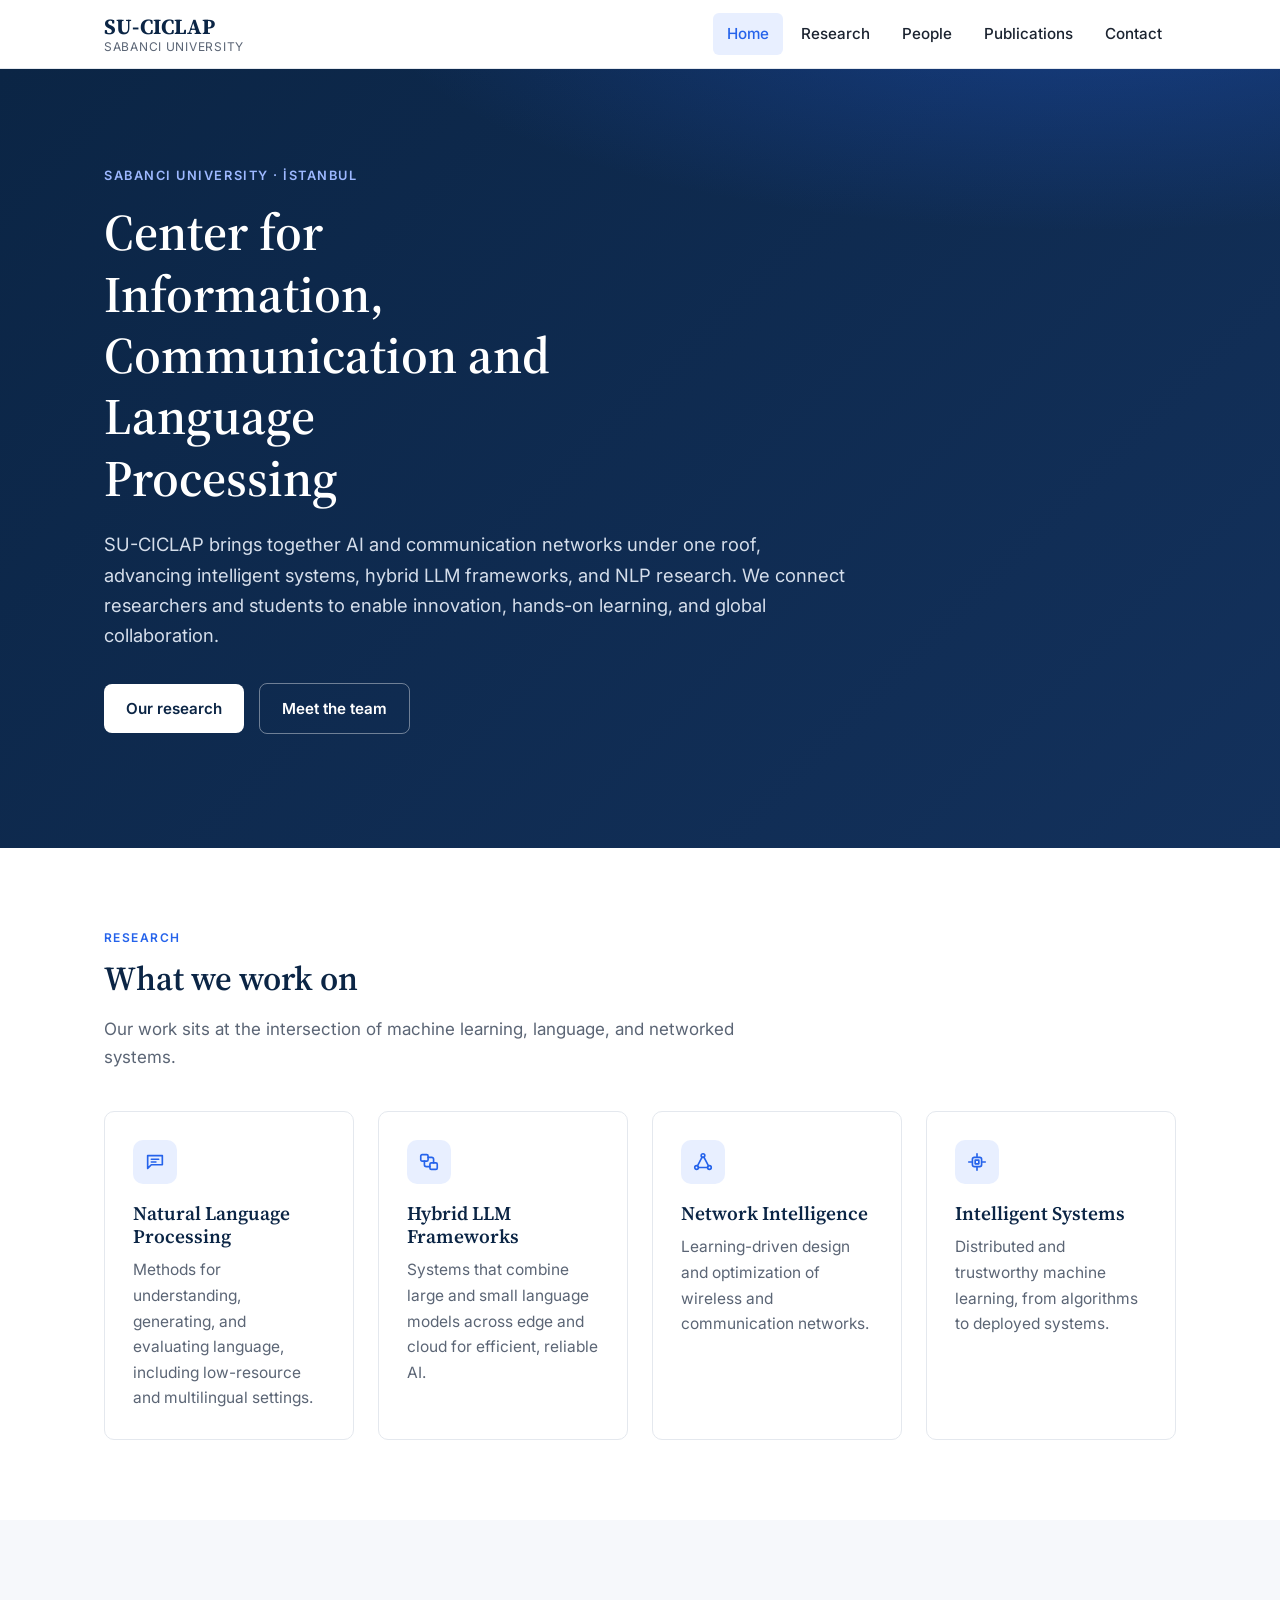
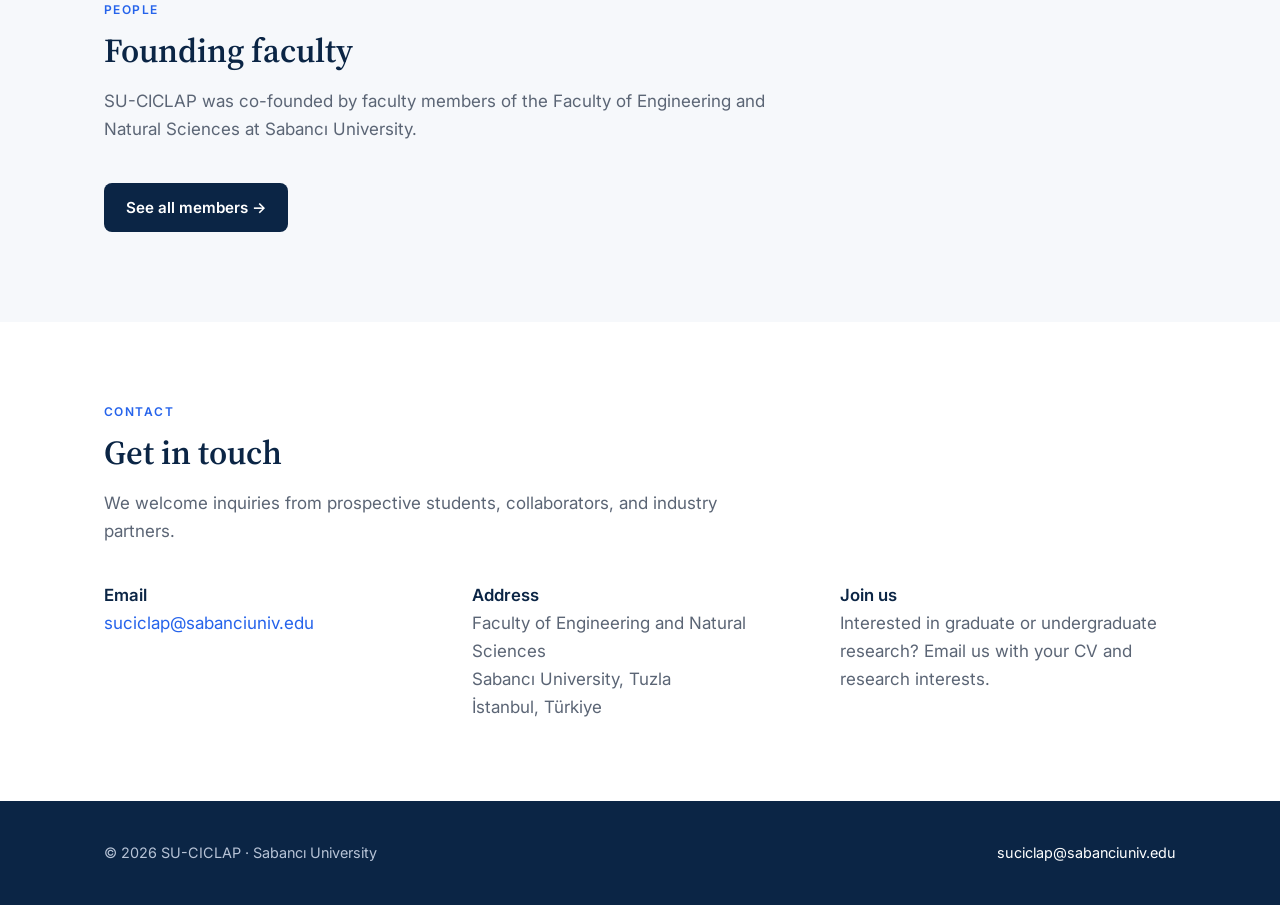
==== index.html @ a66b681a "Replace AcademicPages template with plain HTML/CSS lab site Co-Authored-By: Claude Opus 5.5 <noreply" ====
<!DOCTYPE html>
<html lang="en">
<head>
  <meta charset="utf-8">
  <meta name="viewport" content="width=device-width, initial-scale=1">
  <title>SU-CICLAP · Sabancı University</title>
  <meta name="description" content="SU-CICLAP, the Center for Information, Communication and Language Processing at Sabancı University, brings together AI and communication networks research.">
  <link rel="icon" href="assets/img/favicon.svg" type="image/svg+xml">
  <link rel="preconnect" href="https://fonts.googleapis.com">
  <link rel="preconnect" href="https://fonts.gstatic.com" crossorigin>
  <link href="https://fonts.googleapis.com/css2?family=Inter:wght@400;500;600&family=Source+Serif+4:opsz,wght@8..60,600;8..60,700&display=swap" rel="stylesheet">
  <link rel="stylesheet" href="assets/css/style.css">
</head>
<body>

  <header class="site-header">
    <div class="container">
      <a class="brand" href="index.html">
        <span class="brand-name">SU-CICLAP</span>
        <span class="brand-sub">Sabancı University</span>
      </a>
      <nav class="site-nav">
        <a href="index.html" aria-current="page">Home</a>
        <a href="index.html#research">Research</a>
        <a href="people.html">People</a>
        <a href="publications.html">Publications</a>
        <a href="index.html#contact">Contact</a>
      </nav>
    </div>
  </header>

  <main>

    <section class="hero">
      <div class="container">
        <p class="eyebrow">Sabancı University · İstanbul</p>
        <h1>Center for Information, Communication and Language Processing</h1>
        <p class="lead">
          SU-CICLAP brings together AI and communication networks under one roof, advancing
          intelligent systems, hybrid LLM frameworks, and NLP research. We connect researchers
          and students to enable innovation, hands-on learning, and global collaboration.
        </p>
        <a class="btn btn-primary" href="#research">Our research</a>
        <a class="btn btn-ghost" href="people.html">Meet the team</a>
      </div>
    </section>

    <section class="section" id="research">
      <div class="container">
        <div class="section-head">
          <span class="kicker">Research</span>
          <h2>What we work on</h2>
          <p>Our work sits at the intersection of machine learning, language, and networked systems.</p>
        </div>

        <div class="grid">
          <article class="card">
            <div class="card-icon">
              <svg viewBox="0 0 24 24" fill="none" stroke="currentColor" stroke-width="1.8" stroke-linecap="round" stroke-linejoin="round"><path d="M4 5h16v10H8l-4 4z"/><path d="M8 9h8M8 12h5"/></svg>
            </div>
            <h3>Natural Language Processing</h3>
            <p>Methods for understanding, generating, and evaluating language, including low-resource and multilingual settings.</p>
          </article>

          <article class="card">
            <div class="card-icon">
              <svg viewBox="0 0 24 24" fill="none" stroke="currentColor" stroke-width="1.8" stroke-linecap="round" stroke-linejoin="round"><rect x="3" y="4" width="8" height="7" rx="1.5"/><rect x="13" y="13" width="8" height="7" rx="1.5"/><path d="M7 11v4a2 2 0 0 0 2 2h4M17 13V9a2 2 0 0 0-2-2h-4"/></svg>
            </div>
            <h3>Hybrid LLM Frameworks</h3>
            <p>Systems that combine large and small language models across edge and cloud for efficient, reliable AI.</p>
          </article>

          <article class="card">
            <div class="card-icon">
              <svg viewBox="0 0 24 24" fill="none" stroke="currentColor" stroke-width="1.8" stroke-linecap="round" stroke-linejoin="round"><circle cx="12" cy="5" r="2"/><circle cx="5" cy="18" r="2"/><circle cx="19" cy="18" r="2"/><path d="M11 6.8 6 16.2M13 6.8l5 9.4M7 18h10"/></svg>
            </div>
            <h3>Network Intelligence</h3>
            <p>Learning-driven design and optimization of wireless and communication networks.</p>
          </article>

          <article class="card">
            <div class="card-icon">
              <svg viewBox="0 0 24 24" fill="none" stroke="currentColor" stroke-width="1.8" stroke-linecap="round" stroke-linejoin="round"><path d="M12 3v3M12 18v3M3 12h3M18 12h3"/><rect x="7" y="7" width="10" height="10" rx="2"/><path d="M10 10h4v4h-4z"/></svg>
            </div>
            <h3>Intelligent Systems</h3>
            <p>Distributed and trustworthy machine learning, from algorithms to deployed systems.</p>
          </article>
        </div>
      </div>
    </section>

    <section class="section section-alt">
      <div class="container">
        <div class="section-head">
          <span class="kicker">People</span>
          <h2>Founding faculty</h2>
          <p>SU-CICLAP was co-founded by faculty members of the Faculty of Engineering and Natural Sciences at Sabancı University.</p>
        </div>
        <a class="btn btn-primary" style="background: var(--navy); color: #fff;" href="people.html">See all members →</a>
      </div>
    </section>

    <section class="section" id="contact">
      <div class="container">
        <div class="section-head">
          <span class="kicker">Contact</span>
          <h2>Get in touch</h2>
          <p>We welcome inquiries from prospective students, collaborators, and industry partners.</p>
        </div>
        <div class="contact">
          <div>
            <h3>Email</h3>
            <p><a href="mailto:suciclap@sabanciuniv.edu">suciclap@sabanciuniv.edu</a></p>
          </div>
          <div>
            <h3>Address</h3>
            <p>Faculty of Engineering and Natural Sciences<br>Sabancı University, Tuzla<br>İstanbul, Türkiye</p>
          </div>
          <div>
            <h3>Join us</h3>
            <p>Interested in graduate or undergraduate research? Email us with your CV and research interests.</p>
          </div>
        </div>
      </div>
    </section>

  </main>

  <footer class="site-footer">
    <div class="container">
      <span>© 2026 SU-CICLAP · Sabancı University</span>
      <a href="mailto:suciclap@sabanciuniv.edu">suciclap@sabanciuniv.edu</a>
    </div>
  </footer>

</body>
</html>
---- assets/css/style.css ----
/* SU-CICLAP — site styles */

:root {
  --navy: #0b2545;
  --navy-2: #13315c;
  --accent: #2563eb;
  --accent-soft: #e8efff;
  --ink: #1b2330;
  --muted: #5b6575;
  --line: #e4e8ee;
  --bg: #ffffff;
  --bg-alt: #f6f8fb;
  --radius: 10px;
  --max: 1120px;
  --serif: "Source Serif 4", Georgia, "Times New Roman", serif;
  --sans: "Inter", -apple-system, BlinkMacSystemFont, "Segoe UI", Roboto, sans-serif;
}

*, *::before, *::after { box-sizing: border-box; }

html { scroll-behavior: smooth; }

body {
  margin: 0;
  font-family: var(--sans);
  font-size: 17px;
  line-height: 1.65;
  color: var(--ink);
  background: var(--bg);
  -webkit-font-smoothing: antialiased;
}

img { max-width: 100%; display: block; }

a { color: var(--accent); text-decoration: none; }
a:hover { text-decoration: underline; }

h1, h2, h3 {
  font-family: var(--serif);
  color: var(--navy);
  line-height: 1.2;
  margin: 0 0 0.5em;
  font-weight: 600;
}

.container {
  max-width: var(--max);
  margin: 0 auto;
  padding: 0 24px;
}

/* ---------- Header ---------- */

.site-header {
  position: sticky;
  top: 0;
  z-index: 10;
  background: rgba(255, 255, 255, 0.92);
  backdrop-filter: saturate(180%) blur(10px);
  border-bottom: 1px solid var(--line);
}

.site-header .container {
  display: flex;
  align-items: center;
  justify-content: space-between;
  gap: 24px;
  min-height: 68px;
  flex-wrap: wrap;
}

.brand {
  display: flex;
  flex-direction: column;
  line-height: 1.15;
  color: var(--navy);
}
.brand:hover { text-decoration: none; }
.brand-name {
  font-family: var(--serif);
  font-size: 1.35rem;
  font-weight: 700;
  letter-spacing: 0.01em;
}
.brand-sub {
  font-size: 0.75rem;
  color: var(--muted);
  letter-spacing: 0.06em;
  text-transform: uppercase;
}

.site-nav {
  display: flex;
  gap: 4px;
  flex-wrap: wrap;
}
.site-nav a {
  color: var(--ink);
  font-size: 0.95rem;
  font-weight: 500;
  padding: 8px 14px;
  border-radius: 6px;
}
.site-nav a:hover { background: var(--bg-alt); text-decoration: none; }
.site-nav a[aria-current="page"] { color: var(--accent); background: var(--accent-soft); }

/* ---------- Hero ---------- */

.hero {
  background:
    radial-gradient(1200px 400px at 85% -10%, rgba(37, 99, 235, 0.35), transparent 60%),
    linear-gradient(135deg, var(--navy) 0%, var(--navy-2) 100%);
  color: #fff;
  padding: 96px 0 104px;
}
.hero .eyebrow {
  text-transform: uppercase;
  letter-spacing: 0.12em;
  font-size: 0.8rem;
  font-weight: 600;
  color: #9db8ff;
  margin: 0 0 16px;
}
.hero h1 {
  color: #fff;
  font-size: clamp(2rem, 4.5vw, 3.2rem);
  max-width: 18ch;
  margin-bottom: 20px;
}
.hero p.lead {
  font-size: 1.15rem;
  color: #d5deeb;
  max-width: 62ch;
  margin: 0 0 32px;
}

.btn {
  display: inline-block;
  padding: 12px 22px;
  border-radius: 8px;
  font-weight: 600;
  font-size: 0.95rem;
  margin: 0 10px 10px 0;
}
.btn:hover { text-decoration: none; }
.btn-primary { background: #fff; color: var(--navy); }
.btn-primary:hover { background: #e9eef7; }
.btn-ghost { border: 1px solid rgba(255, 255, 255, 0.4); color: #fff; }
.btn-ghost:hover { background: rgba(255, 255, 255, 0.08); }

/* ---------- Page header (inner pages) ---------- */

.page-header {
  background: var(--bg-alt);
  border-bottom: 1px solid var(--line);
  padding: 56px 0 44px;
}
.page-header h1 { font-size: clamp(1.9rem, 4vw, 2.6rem); margin-bottom: 8px; }
.page-header p { color: var(--muted); margin: 0; max-width: 65ch; }

/* ---------- Sections ---------- */

.section { padding: 80px 0; }
.section-alt { background: var(--bg-alt); }

.section-head { max-width: 680px; margin-bottom: 40px; }
.section-head h2 { font-size: clamp(1.6rem, 3vw, 2.1rem); }
.section-head p { color: var(--muted); margin: 0; }

.kicker {
  display: block;
  text-transform: uppercase;
  letter-spacing: 0.12em;
  font-size: 0.75rem;
  font-weight: 600;
  color: var(--accent);
  margin-bottom: 10px;
}

/* ---------- Research cards ---------- */

.grid {
  display: grid;
  gap: 24px;
  grid-template-columns: repeat(auto-fill, minmax(240px, 1fr));
}

.card {
  background: #fff;
  border: 1px solid var(--line);
  border-radius: var(--radius);
  padding: 28px;
  transition: box-shadow 0.2s, transform 0.2s;
}
.card:hover {
  box-shadow: 0 12px 30px -12px rgba(11, 37, 69, 0.18);
  transform: translateY(-2px);
}
.card h3 { font-size: 1.2rem; }
.card p { color: var(--muted); margin: 0; font-size: 0.97rem; }

.card-icon {
  width: 44px;
  height: 44px;
  border-radius: 10px;
  background: var(--accent-soft);
  color: var(--accent);
  display: grid;
  place-items: center;
  margin-bottom: 18px;
}
.card-icon svg { width: 22px; height: 22px; }

/* ---------- People ---------- */

.people-grid {
  display: grid;
  gap: 28px;
  grid-template-columns: repeat(auto-fill, minmax(200px, 1fr));
}

.person { text-align: left; }
.person-photo {
  aspect-ratio: 4 / 5;
  width: 100%;
  object-fit: cover;
  object-position: center top;
  border-radius: var(--radius);
  background: var(--bg-alt);
  margin-bottom: 14px;
}
.person h3 { font-size: 1.15rem; margin-bottom: 2px; }
.person .role { color: var(--muted); font-size: 0.92rem; margin: 0 0 8px; }
.person .links { display: flex; flex-wrap: wrap; gap: 4px 14px; font-size: 0.88rem; font-weight: 500; }

.callout {
  border: 1px dashed #c4cfdf;
  border-radius: var(--radius);
  padding: 28px 32px;
  background: #fff;
}
.callout h3 { margin-bottom: 6px; }
.callout p { margin: 0; color: var(--muted); }

/* ---------- Generic prose ---------- */

.prose { max-width: 72ch; }
.prose p { margin: 0 0 1em; }

/* ---------- Contact strip ---------- */

.contact {
  display: grid;
  gap: 32px;
  grid-template-columns: repeat(auto-fit, minmax(260px, 1fr));
}
.contact h3 { font-size: 1.05rem; font-family: var(--sans); font-weight: 600; margin-bottom: 4px; }
.contact p { margin: 0; color: var(--muted); }

/* ---------- Footer ---------- */

.site-footer {
  background: var(--navy);
  color: #b7c3d6;
  padding: 40px 0;
  font-size: 0.9rem;
}
.site-footer .container {
  display: flex;
  justify-content: space-between;
  gap: 16px;
  flex-wrap: wrap;
}
.site-footer a { color: #fff; }

/* ---------- Small screens ---------- */

@media (max-width: 640px) {
  body { font-size: 16px; }
  .site-header { position: static; }
  .site-header .container { padding-top: 12px; padding-bottom: 8px; }
  .site-nav { margin: 0 -14px; }
  .hero { padding: 64px 0 72px; }
  .section { padding: 56px 0; }
}
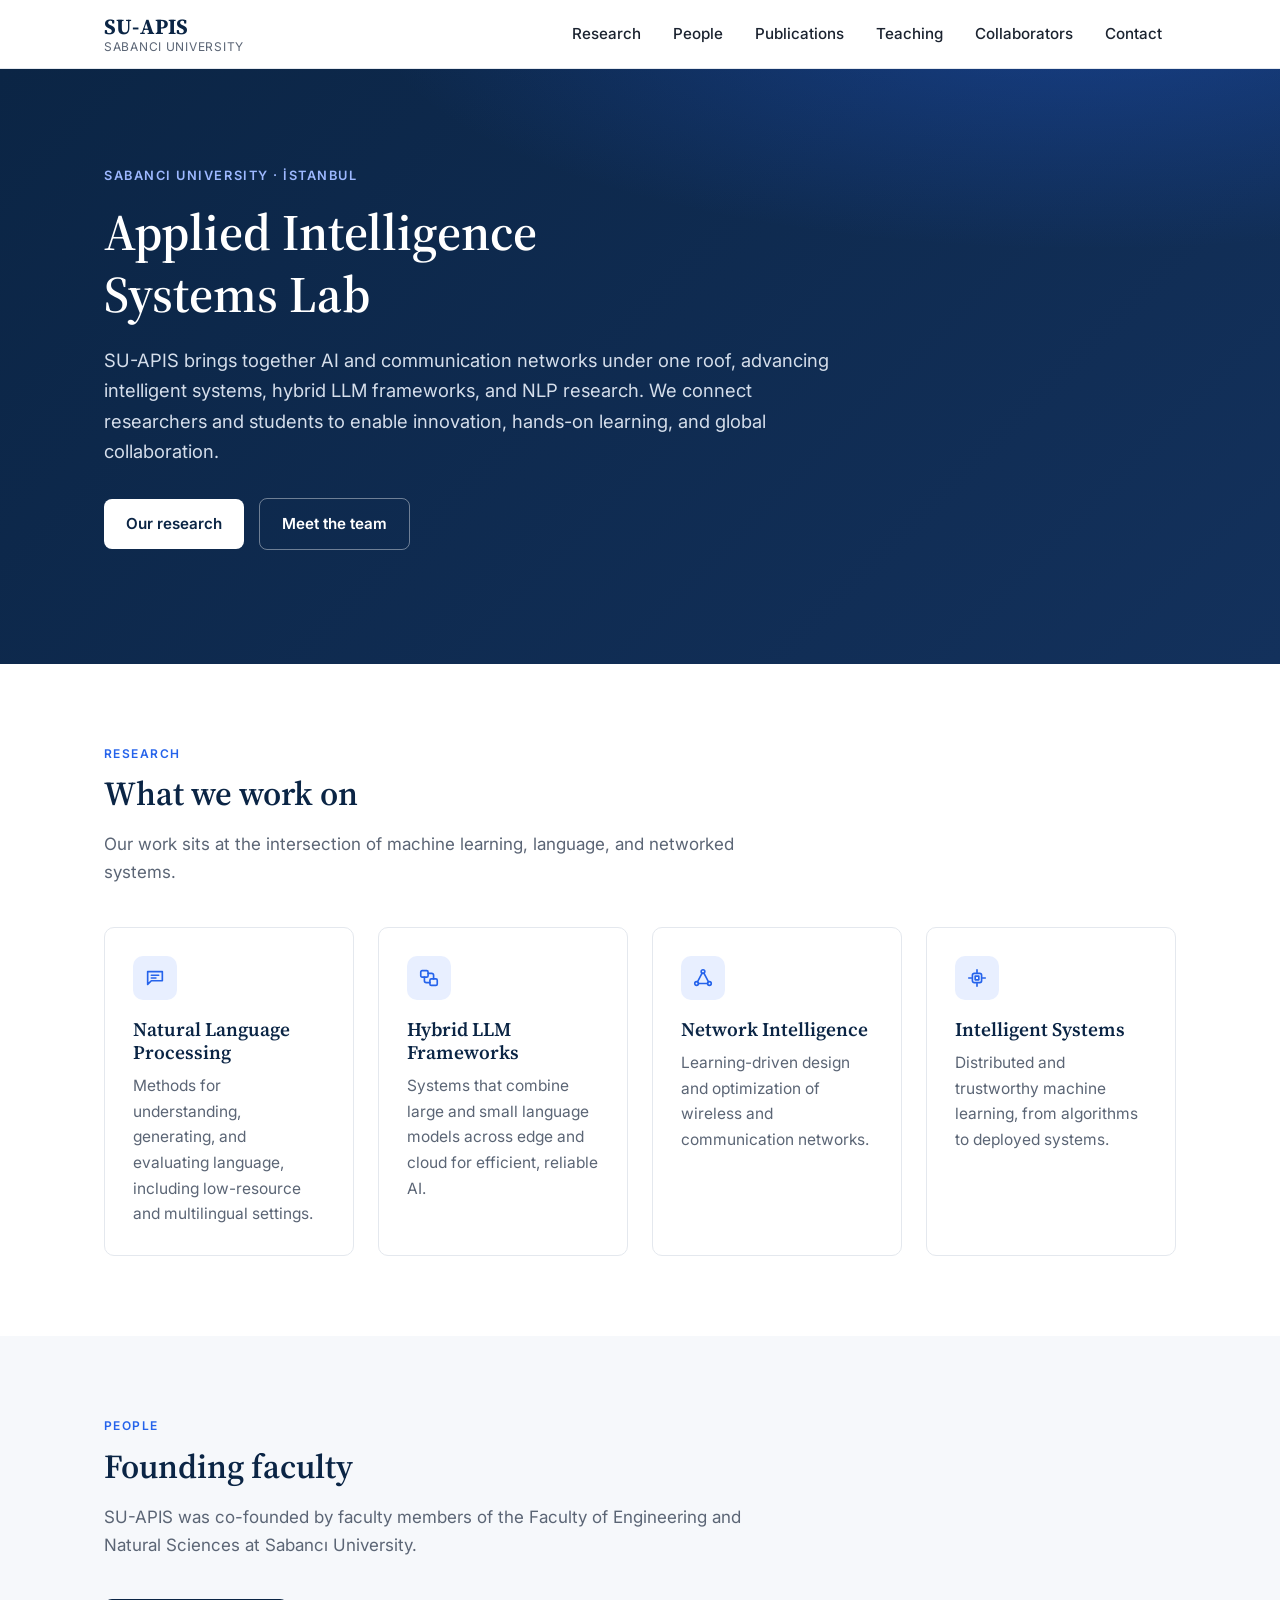
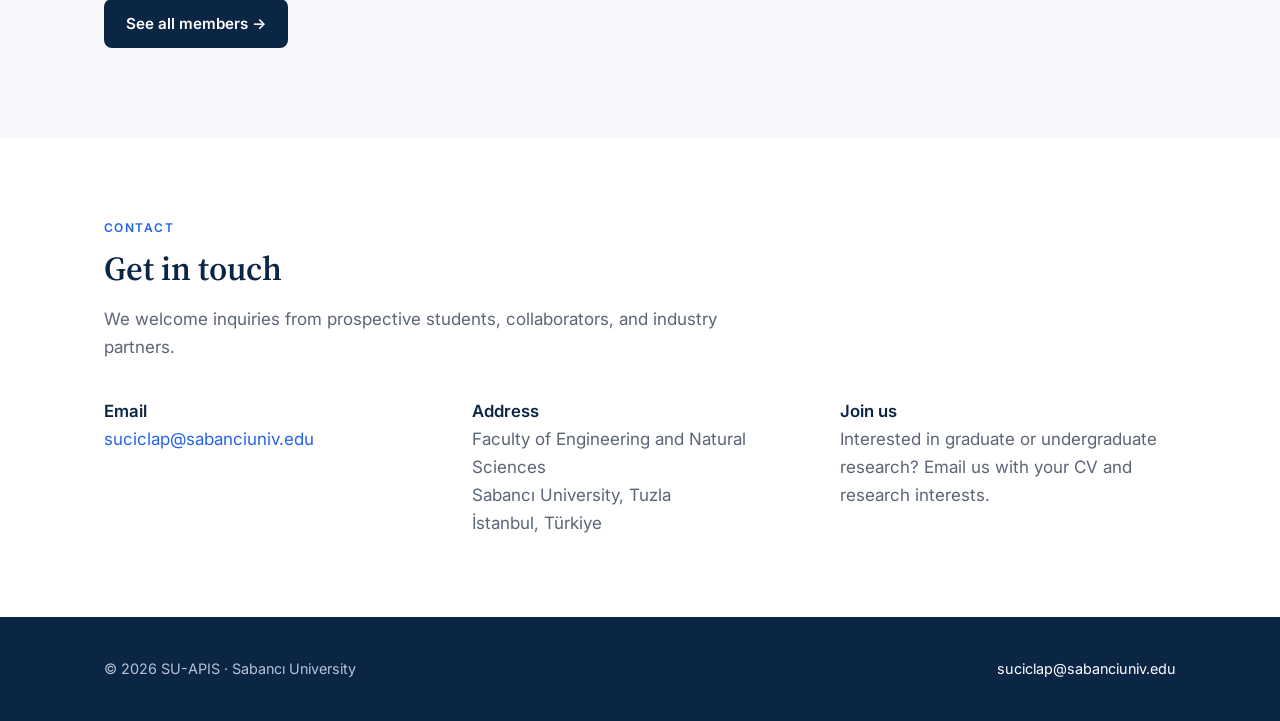
==== commit 60f9b197: "Rename lab to SU-APIS; add Teaching and Collaborators pages Co-Authored-By: Claude Opus 5.5 <noreply" ====
--- a/index.html
+++ b/index.html
@@ -3,8 +3,8 @@
 <head>
   <meta charset="utf-8">
   <meta name="viewport" content="width=device-width, initial-scale=1">
-  <title>SU-CICLAP · Sabancı University</title>
-  <meta name="description" content="SU-CICLAP, the Center for Information, Communication and Language Processing at Sabancı University, brings together AI and communication networks research.">
+  <title>SU-APIS · Sabancı University</title>
+  <meta name="description" content="SU-APIS, the Applied Intelligence Systems Lab at Sabancı University, brings together AI and communication networks research.">
   <link rel="icon" href="assets/img/favicon.svg" type="image/svg+xml">
   <link rel="preconnect" href="https://fonts.googleapis.com">
   <link rel="preconnect" href="https://fonts.gstatic.com" crossorigin>
@@ -16,14 +16,15 @@
   <header class="site-header">
     <div class="container">
       <a class="brand" href="index.html">
-        <span class="brand-name">SU-CICLAP</span>
+        <span class="brand-name">SU-APIS</span>
         <span class="brand-sub">Sabancı University</span>
       </a>
       <nav class="site-nav">
-        <a href="index.html" aria-current="page">Home</a>
         <a href="index.html#research">Research</a>
         <a href="people.html">People</a>
         <a href="publications.html">Publications</a>
+        <a href="teaching.html">Teaching</a>
+        <a href="collaborators.html">Collaborators</a>
         <a href="index.html#contact">Contact</a>
       </nav>
     </div>
@@ -34,9 +35,9 @@
     <section class="hero">
       <div class="container">
         <p class="eyebrow">Sabancı University · İstanbul</p>
-        <h1>Center for Information, Communication and Language Processing</h1>
+        <h1>Applied Intelligence Systems Lab</h1>
         <p class="lead">
-          SU-CICLAP brings together AI and communication networks under one roof, advancing
+          SU-APIS brings together AI and communication networks under one roof, advancing
           intelligent systems, hybrid LLM frameworks, and NLP research. We connect researchers
           and students to enable innovation, hands-on learning, and global collaboration.
         </p>
@@ -94,7 +95,7 @@
         <div class="section-head">
           <span class="kicker">People</span>
           <h2>Founding faculty</h2>
-          <p>SU-CICLAP was co-founded by faculty members of the Faculty of Engineering and Natural Sciences at Sabancı University.</p>
+          <p>SU-APIS was co-founded by faculty members of the Faculty of Engineering and Natural Sciences at Sabancı University.</p>
         </div>
         <a class="btn btn-primary" style="background: var(--navy); color: #fff;" href="people.html">See all members →</a>
       </div>
@@ -128,7 +129,7 @@
 
   <footer class="site-footer">
     <div class="container">
-      <span>© 2026 SU-CICLAP · Sabancı University</span>
+      <span>© 2026 SU-APIS · Sabancı University</span>
       <a href="mailto:suciclap@sabanciuniv.edu">suciclap@sabanciuniv.edu</a>
     </div>
   </footer>
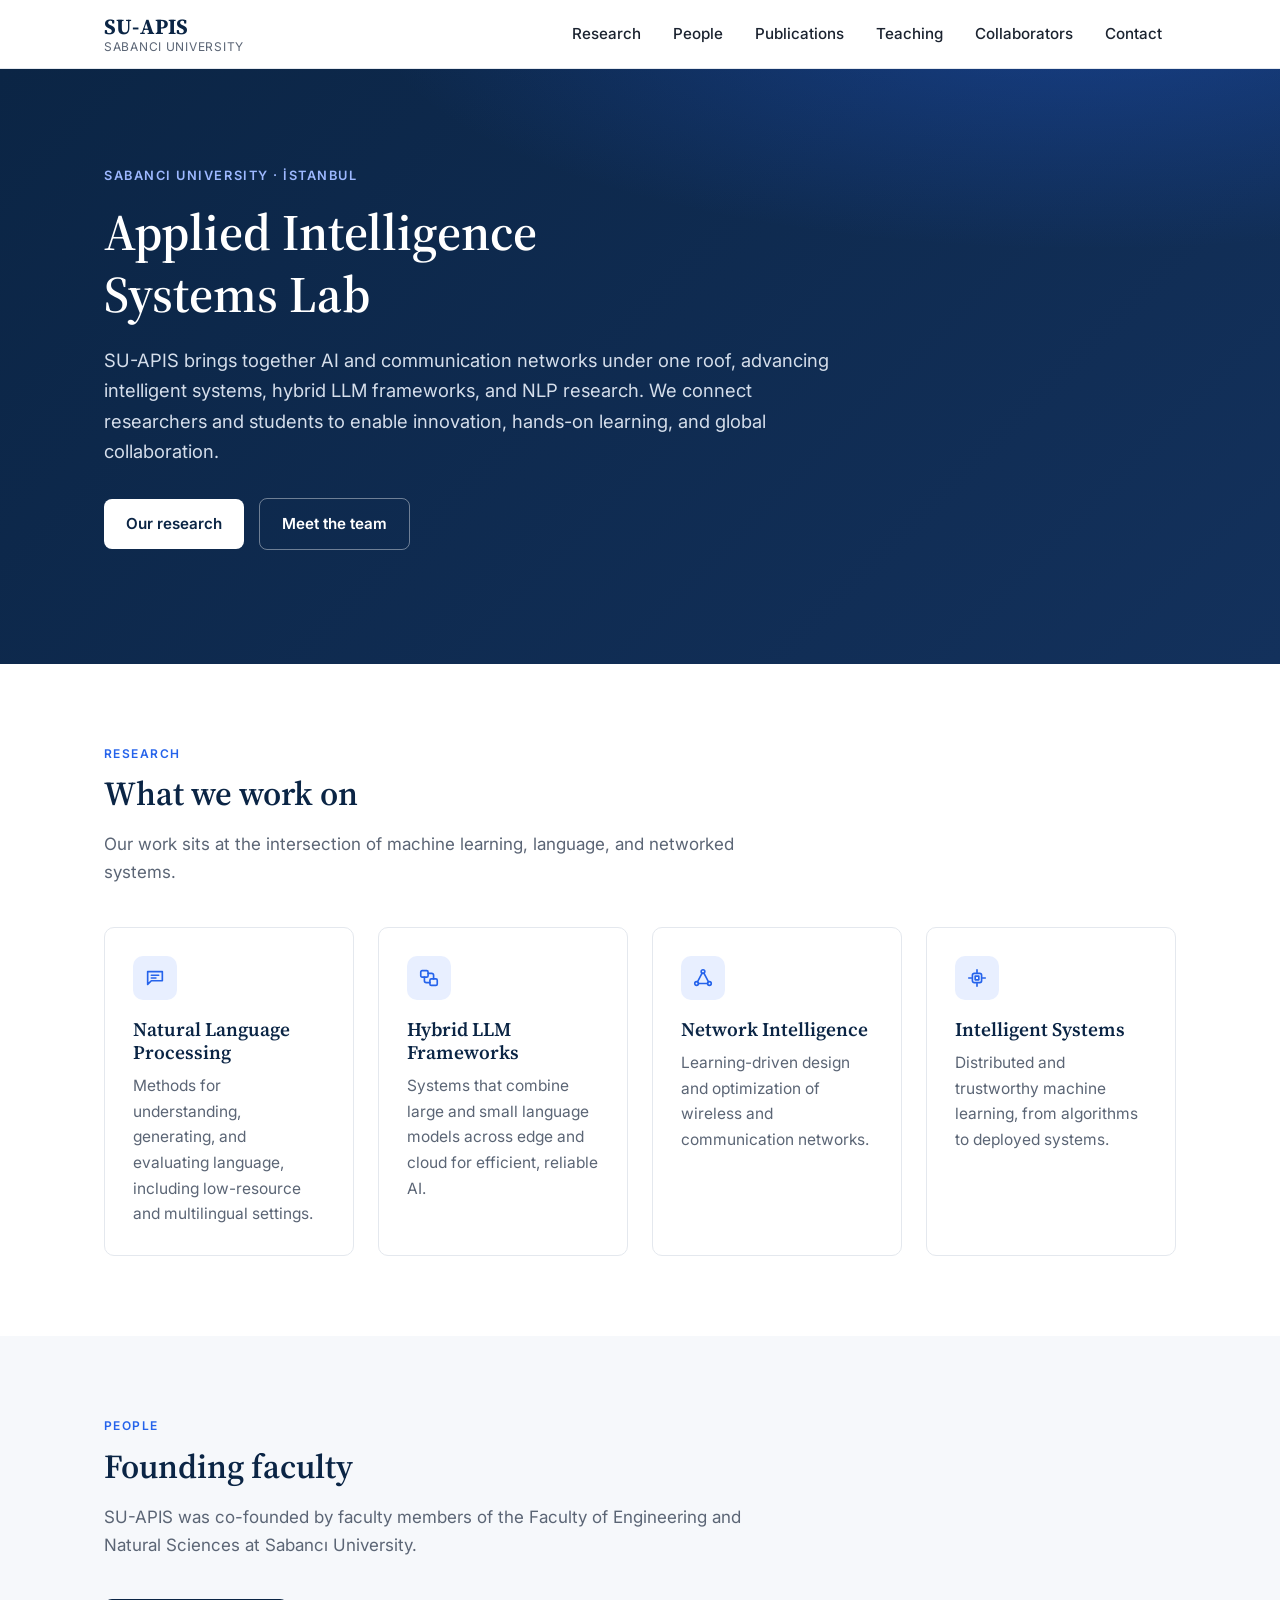
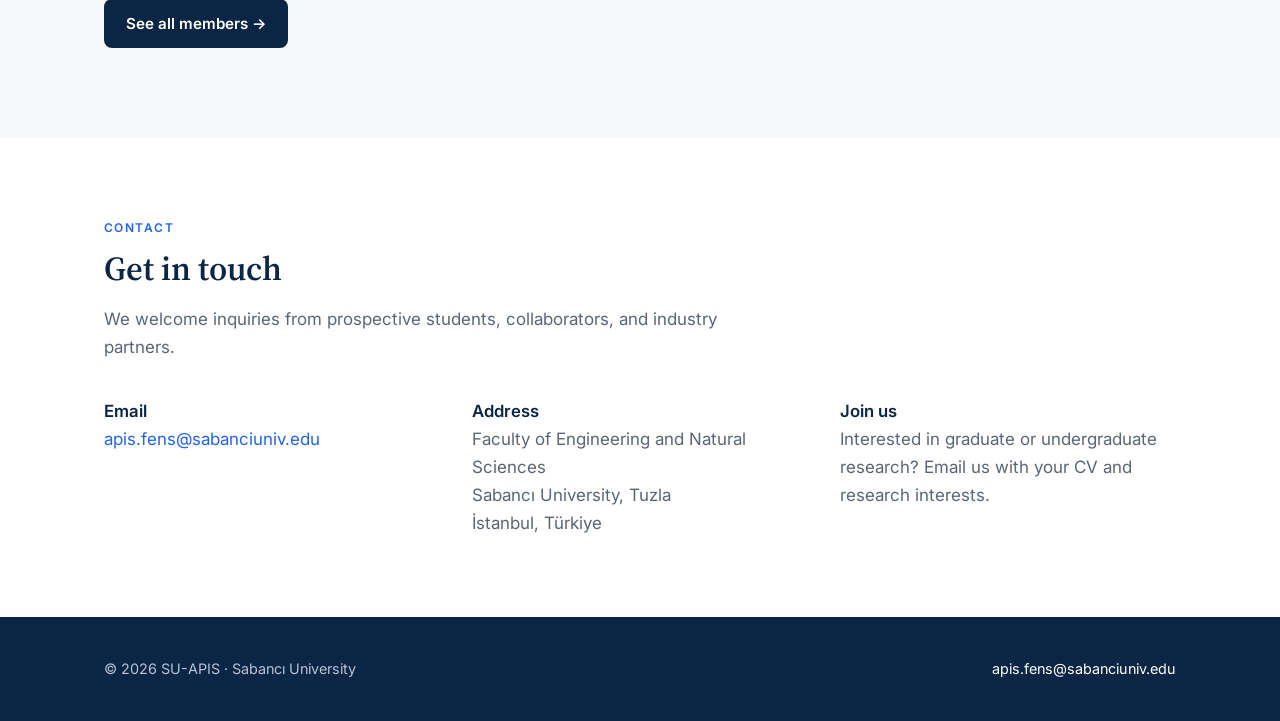
==== commit 9a35b1a1: "Add 2026 publications, new lab email, and suapis.com custom domain Co-Authored-By: Claude Opus 5.5 <" ====
--- a/index.html
+++ b/index.html
@@ -111,7 +111,7 @@
         <div class="contact">
           <div>
             <h3>Email</h3>
-            <p><a href="mailto:suciclap@sabanciuniv.edu">suciclap@sabanciuniv.edu</a></p>
+            <p><a href="mailto:apis.fens@sabanciuniv.edu">apis.fens@sabanciuniv.edu</a></p>
           </div>
           <div>
             <h3>Address</h3>
@@ -130,7 +130,7 @@
   <footer class="site-footer">
     <div class="container">
       <span>© 2026 SU-APIS · Sabancı University</span>
-      <a href="mailto:suciclap@sabanciuniv.edu">suciclap@sabanciuniv.edu</a>
+      <a href="mailto:apis.fens@sabanciuniv.edu">apis.fens@sabanciuniv.edu</a>
     </div>
   </footer>
 
--- a/assets/css/style.css
+++ b/assets/css/style.css
@@ -242,6 +242,43 @@
 .callout h3 { margin-bottom: 6px; }
 .callout p { margin: 0; color: var(--muted); }
 
+/* ---------- Publications ---------- */
+
+.pub-year {
+  font-size: 1.9rem;
+  padding-bottom: 10px;
+  border-bottom: 2px solid var(--navy);
+  margin-bottom: 28px;
+}
+.pub-type {
+  font-family: var(--sans);
+  font-size: 0.8rem;
+  font-weight: 600;
+  text-transform: uppercase;
+  letter-spacing: 0.12em;
+  color: var(--accent);
+  margin: 40px 0 16px;
+}
+.pubs {
+  list-style: none;
+  padding: 0;
+  margin: 0;
+  max-width: 900px;
+}
+.pubs li {
+  padding: 18px 0 18px 20px;
+  border-left: 3px solid var(--line);
+  margin-bottom: 6px;
+  transition: border-color 0.2s;
+}
+.pubs li:hover { border-left-color: var(--accent); }
+.pubs span { display: block; }
+.pub-title { font-weight: 600; color: var(--ink); line-height: 1.45; }
+.pub-authors { color: var(--muted); font-size: 0.93rem; margin-top: 4px; }
+.pub-authors strong { color: var(--ink); font-weight: 600; }
+.pub-venue { font-size: 0.93rem; margin-top: 2px; }
+.pub-venue a { font-weight: 600; margin-left: 4px; }
+
 /* ---------- Generic prose ---------- */
 
 .prose { max-width: 72ch; }
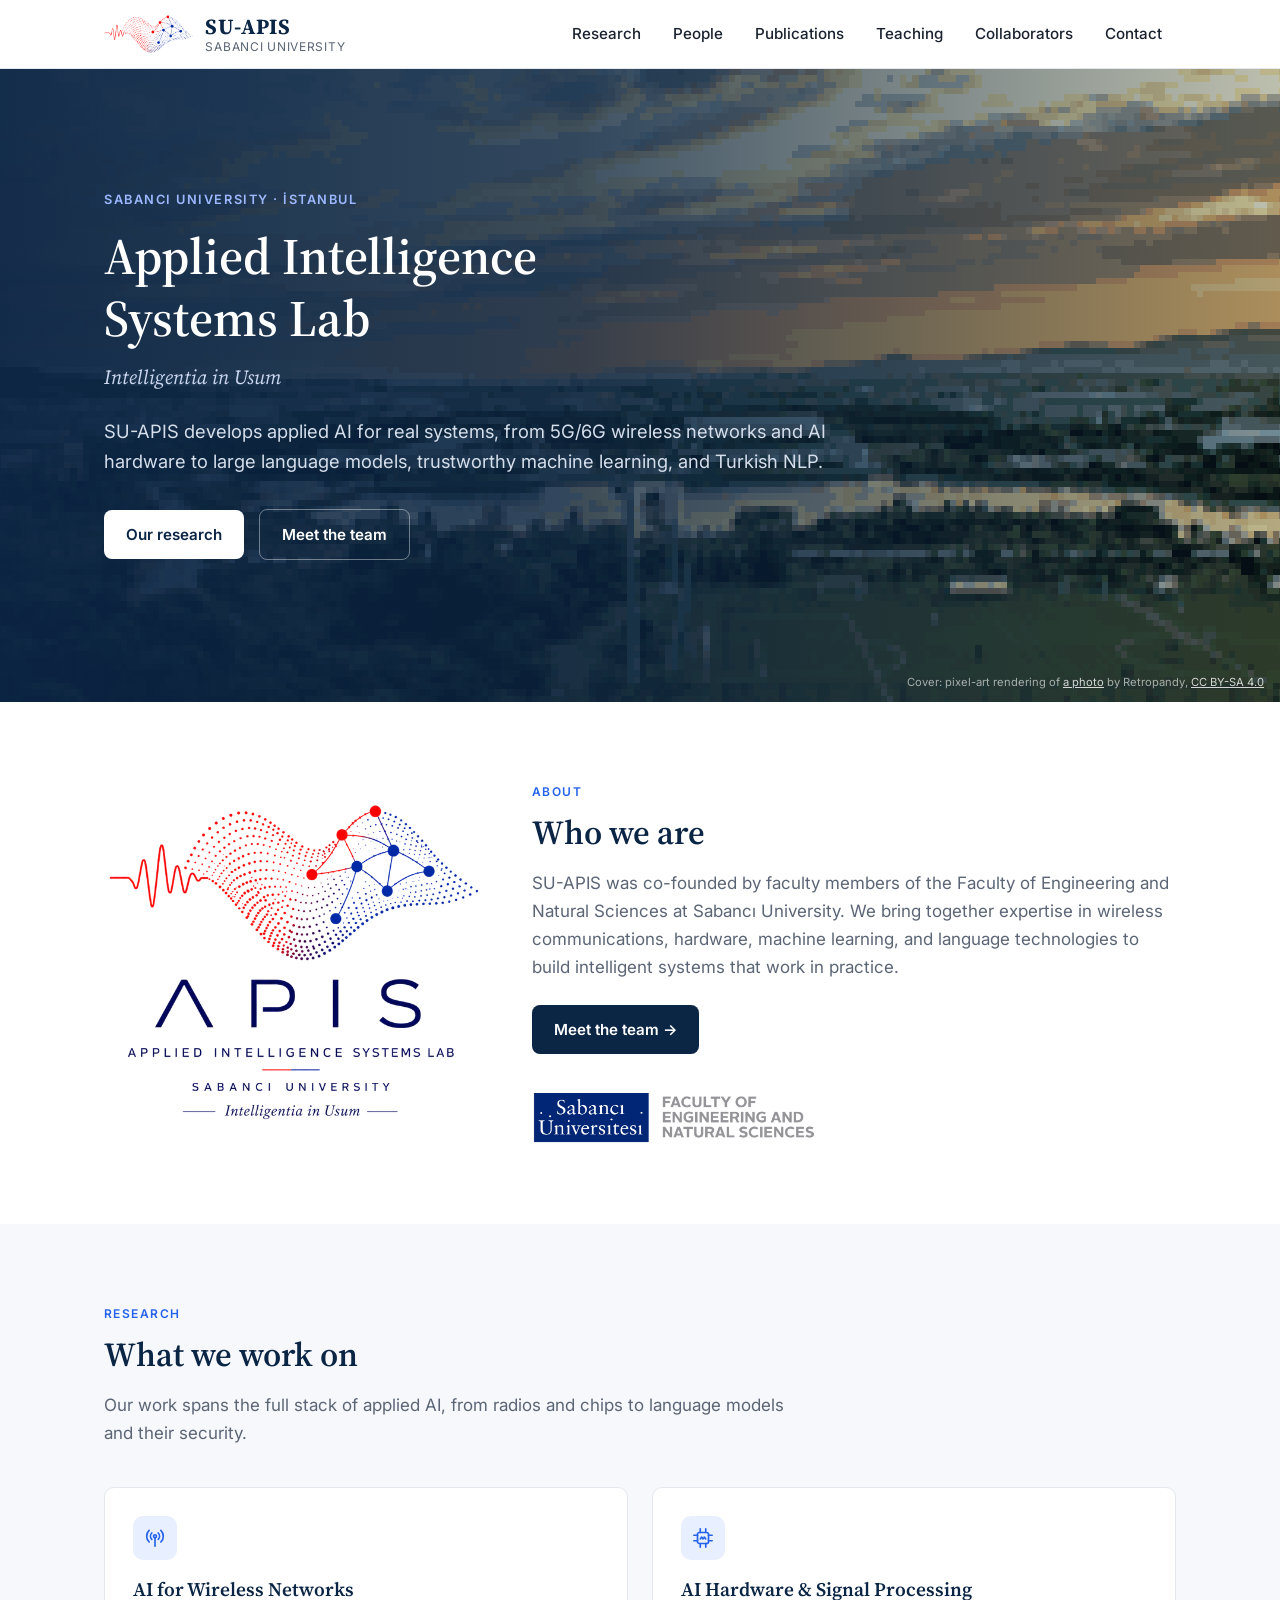
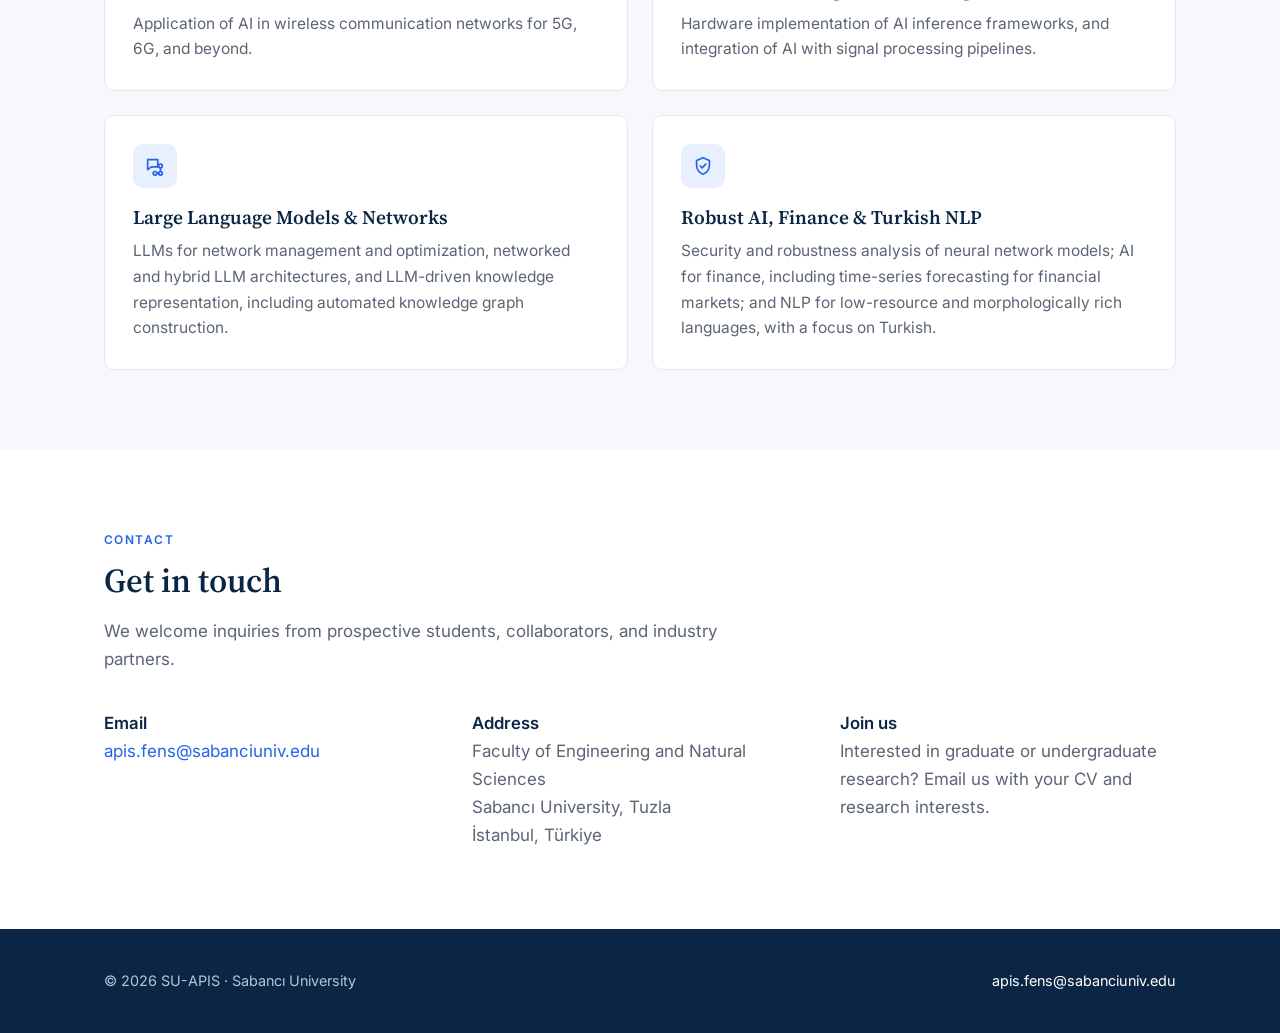
==== commit c40625da: "Add APIS and FENS logos, pixel-art campus cover, new research areas; filter publications Co-Authored" ====
--- a/index.html
+++ b/index.html
@@ -4,11 +4,12 @@
   <meta charset="utf-8">
   <meta name="viewport" content="width=device-width, initial-scale=1">
   <title>SU-APIS · Sabancı University</title>
-  <meta name="description" content="SU-APIS, the Applied Intelligence Systems Lab at Sabancı University, brings together AI and communication networks research.">
-  <link rel="icon" href="assets/img/favicon.svg" type="image/svg+xml">
+  <meta name="description" content="SU-APIS, the Applied Intelligence Systems Lab at Sabancı University, develops applied AI for wireless networks, AI hardware, large language models, and trustworthy machine learning.">
+  <link rel="icon" href="assets/img/favicon.png" type="image/png">
+  <link rel="apple-touch-icon" href="assets/img/apple-touch-icon.png">
   <link rel="preconnect" href="https://fonts.googleapis.com">
   <link rel="preconnect" href="https://fonts.gstatic.com" crossorigin>
-  <link href="https://fonts.googleapis.com/css2?family=Inter:wght@400;500;600&family=Source+Serif+4:opsz,wght@8..60,600;8..60,700&display=swap" rel="stylesheet">
+  <link href="https://fonts.googleapis.com/css2?family=Inter:wght@400;500;600&family=Source+Serif+4:ital,opsz,wght@0,8..60,600;0,8..60,700;1,8..60,400&display=swap" rel="stylesheet">
   <link rel="stylesheet" href="assets/css/style.css">
 </head>
 <body>
@@ -16,8 +17,11 @@
   <header class="site-header">
     <div class="container">
       <a class="brand" href="index.html">
-        <span class="brand-name">SU-APIS</span>
-        <span class="brand-sub">Sabancı University</span>
+        <img class="brand-mark" src="assets/img/brand/apis-emblem.png" alt="">
+        <span class="brand-text">
+          <span class="brand-name">SU-APIS</span>
+          <span class="brand-sub">Sabancı University</span>
+        </span>
       </a>
       <nav class="site-nav">
         <a href="index.html#research">Research</a>
@@ -32,72 +36,86 @@
 
   <main>
 
-    <section class="hero">
+    <section class="hero hero-cover">
       <div class="container">
         <p class="eyebrow">Sabancı University · İstanbul</p>
         <h1>Applied Intelligence Systems Lab</h1>
+        <p class="motto">Intelligentia in Usum</p>
         <p class="lead">
-          SU-APIS brings together AI and communication networks under one roof, advancing
-          intelligent systems, hybrid LLM frameworks, and NLP research. We connect researchers
-          and students to enable innovation, hands-on learning, and global collaboration.
+          SU-APIS develops applied AI for real systems, from 5G/6G wireless networks and AI
+          hardware to large language models, trustworthy machine learning, and Turkish NLP.
         </p>
         <a class="btn btn-primary" href="#research">Our research</a>
         <a class="btn btn-ghost" href="people.html">Meet the team</a>
       </div>
+      <p class="hero-credit">
+        Cover: pixel-art rendering of
+        <a href="https://commons.wikimedia.org/wiki/File:Yurtlardan_g%C3%B6l_manzaras%C4%B1.jpg">a photo</a>
+        by Retropandy, <a href="https://creativecommons.org/licenses/by-sa/4.0/">CC BY-SA 4.0</a>
+      </p>
     </section>
 
-    <section class="section" id="research">
+    <section class="section">
+      <div class="container about">
+        <img class="about-logo" src="assets/img/brand/apis-logo.png" alt="APIS: Applied Intelligence Systems Lab, Sabancı University">
+        <div>
+          <span class="kicker">About</span>
+          <h2>Who we are</h2>
+          <p>SU-APIS was co-founded by faculty members of the Faculty of Engineering and Natural Sciences
+            at Sabancı University. We bring together expertise in wireless communications, hardware,
+            machine learning, and language technologies to build intelligent systems that work in practice.</p>
+          <a class="btn btn-navy" href="people.html">Meet the team →</a>
+          <a class="fens-logo" href="https://fens.sabanciuniv.edu/">
+            <img src="assets/img/brand/su-fens-logo.png" alt="Sabancı University, Faculty of Engineering and Natural Sciences">
+          </a>
+        </div>
+      </div>
+    </section>
+
+    <section class="section section-alt" id="research">
       <div class="container">
         <div class="section-head">
           <span class="kicker">Research</span>
           <h2>What we work on</h2>
-          <p>Our work sits at the intersection of machine learning, language, and networked systems.</p>
+          <p>Our work spans the full stack of applied AI, from radios and chips to language models and their security.</p>
         </div>
 
-        <div class="grid">
+        <div class="grid grid-2">
           <article class="card">
             <div class="card-icon">
-              <svg viewBox="0 0 24 24" fill="none" stroke="currentColor" stroke-width="1.8" stroke-linecap="round" stroke-linejoin="round"><path d="M4 5h16v10H8l-4 4z"/><path d="M8 9h8M8 12h5"/></svg>
+              <svg viewBox="0 0 24 24" fill="none" stroke="currentColor" stroke-width="1.8" stroke-linecap="round" stroke-linejoin="round"><path d="M12 12v9"/><circle cx="12" cy="10" r="1.6"/><path d="M8.5 6.5a5 5 0 0 0 0 7M15.5 6.5a5 5 0 0 1 0 7M5.6 3.6a9 9 0 0 0 0 12.8M18.4 3.6a9 9 0 0 1 0 12.8"/></svg>
             </div>
-            <h3>Natural Language Processing</h3>
-            <p>Methods for understanding, generating, and evaluating language, including low-resource and multilingual settings.</p>
+            <h3>AI for Wireless Networks</h3>
+            <p>Application of AI in wireless communication networks for 5G, 6G, and beyond.</p>
           </article>
 
           <article class="card">
             <div class="card-icon">
-              <svg viewBox="0 0 24 24" fill="none" stroke="currentColor" stroke-width="1.8" stroke-linecap="round" stroke-linejoin="round"><rect x="3" y="4" width="8" height="7" rx="1.5"/><rect x="13" y="13" width="8" height="7" rx="1.5"/><path d="M7 11v4a2 2 0 0 0 2 2h4M17 13V9a2 2 0 0 0-2-2h-4"/></svg>
+              <svg viewBox="0 0 24 24" fill="none" stroke="currentColor" stroke-width="1.8" stroke-linecap="round" stroke-linejoin="round"><rect x="6" y="6" width="12" height="12" rx="2"/><path d="M9 2v4M15 2v4M9 18v4M15 18v4M2 9h4M2 15h4M18 9h4M18 15h4"/><path d="M9 13l1.5-2 1.5 2 1.5-2 1.5 2"/></svg>
             </div>
-            <h3>Hybrid LLM Frameworks</h3>
-            <p>Systems that combine large and small language models across edge and cloud for efficient, reliable AI.</p>
+            <h3>AI Hardware &amp; Signal Processing</h3>
+            <p>Hardware implementation of AI inference frameworks, and integration of AI with signal processing pipelines.</p>
           </article>
 
           <article class="card">
             <div class="card-icon">
-              <svg viewBox="0 0 24 24" fill="none" stroke="currentColor" stroke-width="1.8" stroke-linecap="round" stroke-linejoin="round"><circle cx="12" cy="5" r="2"/><circle cx="5" cy="18" r="2"/><circle cx="19" cy="18" r="2"/><path d="M11 6.8 6 16.2M13 6.8l5 9.4M7 18h10"/></svg>
+              <svg viewBox="0 0 24 24" fill="none" stroke="currentColor" stroke-width="1.8" stroke-linecap="round" stroke-linejoin="round"><path d="M4 5h11v8H8l-4 3z"/><circle cx="18" cy="12" r="2"/><circle cx="18" cy="20" r="2"/><circle cx="12" cy="20" r="2"/><path d="M18 14v4M14 20h2"/></svg>
             </div>
-            <h3>Network Intelligence</h3>
-            <p>Learning-driven design and optimization of wireless and communication networks.</p>
+            <h3>Large Language Models &amp; Networks</h3>
+            <p>LLMs for network management and optimization, networked and hybrid LLM architectures, and
+              LLM-driven knowledge representation, including automated knowledge graph construction.</p>
           </article>
 
           <article class="card">
             <div class="card-icon">
-              <svg viewBox="0 0 24 24" fill="none" stroke="currentColor" stroke-width="1.8" stroke-linecap="round" stroke-linejoin="round"><path d="M12 3v3M12 18v3M3 12h3M18 12h3"/><rect x="7" y="7" width="10" height="10" rx="2"/><path d="M10 10h4v4h-4z"/></svg>
+              <svg viewBox="0 0 24 24" fill="none" stroke="currentColor" stroke-width="1.8" stroke-linecap="round" stroke-linejoin="round"><path d="M12 3l7 3v5c0 4.5-3 8.5-7 10-4-1.5-7-5.5-7-10V6z"/><path d="M9 12l2 2 4-4"/></svg>
             </div>
-            <h3>Intelligent Systems</h3>
-            <p>Distributed and trustworthy machine learning, from algorithms to deployed systems.</p>
+            <h3>Robust AI, Finance &amp; Turkish NLP</h3>
+            <p>Security and robustness analysis of neural network models; AI for finance, including
+              time-series forecasting for financial markets; and NLP for low-resource and morphologically
+              rich languages, with a focus on Turkish.</p>
           </article>
         </div>
-      </div>
-    </section>
-
-    <section class="section section-alt">
-      <div class="container">
-        <div class="section-head">
-          <span class="kicker">People</span>
-          <h2>Founding faculty</h2>
-          <p>SU-APIS was co-founded by faculty members of the Faculty of Engineering and Natural Sciences at Sabancı University.</p>
-        </div>
-        <a class="btn btn-primary" style="background: var(--navy); color: #fff;" href="people.html">See all members →</a>
       </div>
     </section>
 
--- a/assets/css/style.css
+++ b/assets/css/style.css
@@ -71,11 +71,13 @@
 
 .brand {
   display: flex;
-  flex-direction: column;
-  line-height: 1.15;
+  align-items: center;
+  gap: 12px;
   color: var(--navy);
 }
 .brand:hover { text-decoration: none; }
+.brand-mark { height: 38px; width: auto; }
+.brand-text { display: flex; flex-direction: column; line-height: 1.15; }
 .brand-name {
   font-family: var(--serif);
   font-size: 1.35rem;
@@ -134,6 +136,34 @@
   margin: 0 0 32px;
 }
 
+/* Pixel-art campus cover behind the home hero */
+.hero-cover {
+  position: relative;
+  background:
+    linear-gradient(90deg, rgba(11, 37, 69, 0.94) 0%, rgba(11, 37, 69, 0.78) 45%, rgba(11, 37, 69, 0.25) 100%),
+    url("../img/campus-pixel.png") center 40% / cover no-repeat,
+    var(--navy);
+  image-rendering: pixelated;
+  padding: 120px 0 132px;
+}
+.hero-cover .container { image-rendering: auto; }
+.hero .motto {
+  font-family: var(--serif);
+  font-style: italic;
+  font-size: 1.25rem;
+  color: #c9d6ee;
+  margin: -8px 0 22px;
+}
+.hero-credit {
+  position: absolute;
+  right: 16px;
+  bottom: 10px;
+  margin: 0;
+  font-size: 0.7rem;
+  color: rgba(255, 255, 255, 0.6);
+}
+.hero-credit a { color: rgba(255, 255, 255, 0.8); text-decoration: underline; }
+
 .btn {
   display: inline-block;
   padding: 12px 22px;
@@ -147,6 +177,24 @@
 .btn-primary:hover { background: #e9eef7; }
 .btn-ghost { border: 1px solid rgba(255, 255, 255, 0.4); color: #fff; }
 .btn-ghost:hover { background: rgba(255, 255, 255, 0.08); }
+.btn-navy { background: var(--navy); color: #fff; }
+.btn-navy:hover { background: var(--navy-2); }
+
+/* ---------- About ---------- */
+
+.about {
+  display: grid;
+  gap: 48px;
+  align-items: center;
+}
+@media (min-width: 860px) {
+  .about { grid-template-columns: 380px 1fr; }
+}
+.about-logo { width: 100%; max-width: 380px; margin: 0 auto; }
+.about h2 { font-size: clamp(1.6rem, 3vw, 2.1rem); }
+.about p { color: var(--muted); margin: 0 0 24px; max-width: 62ch; }
+.fens-logo { display: block; margin-top: 28px; }
+.fens-logo img { height: 52px; width: auto; }
 
 /* ---------- Page header (inner pages) ---------- */
 
@@ -183,6 +231,10 @@
   display: grid;
   gap: 24px;
   grid-template-columns: repeat(auto-fill, minmax(240px, 1fr));
+}
+
+@media (min-width: 760px) {
+  .grid-2 { grid-template-columns: repeat(2, 1fr); }
 }
 
 .card {
@@ -218,6 +270,13 @@
   gap: 28px;
   grid-template-columns: repeat(auto-fill, minmax(200px, 1fr));
 }
+
+.people-grid-faculty { gap: 36px 32px; }
+@media (min-width: 760px) {
+  .people-grid-faculty { grid-template-columns: repeat(3, 1fr); }
+}
+
+.empty { color: var(--muted); font-style: italic; margin: 0; }
 
 .person { text-align: left; }
 .person-photo {
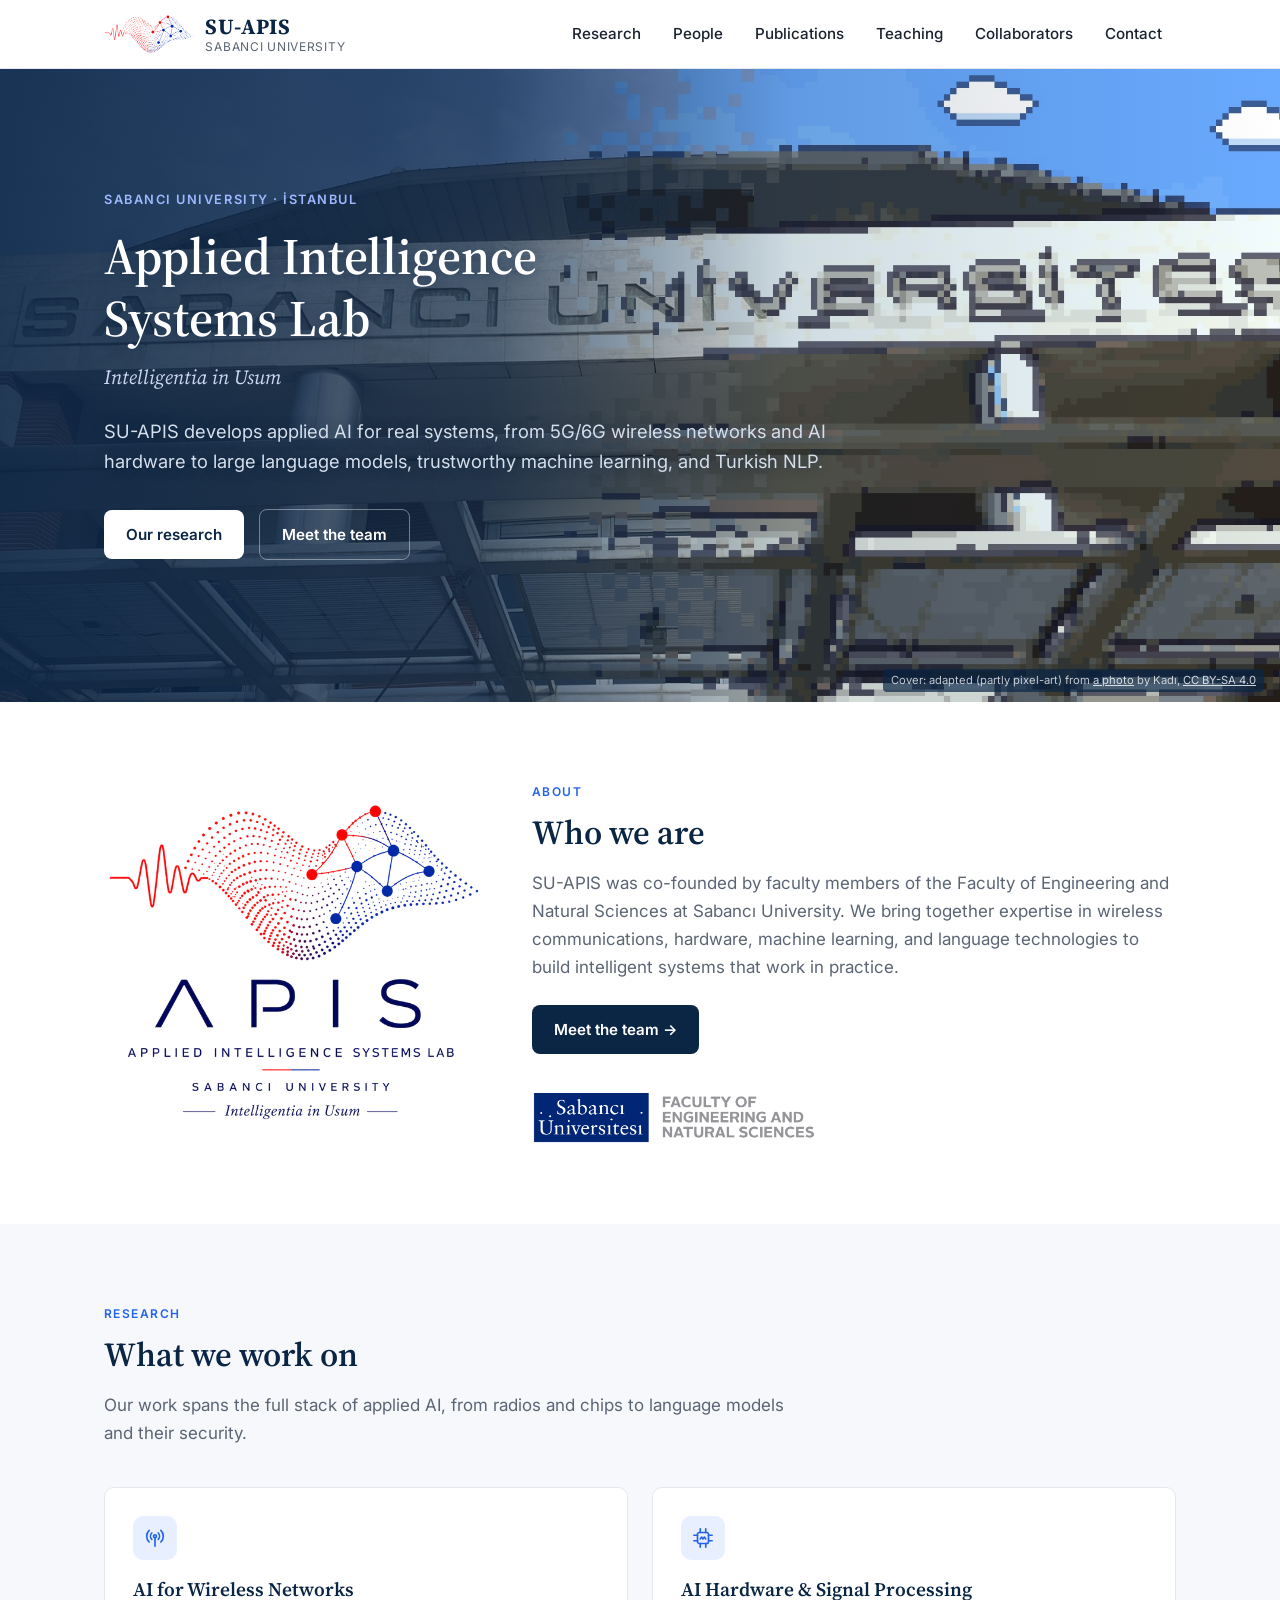
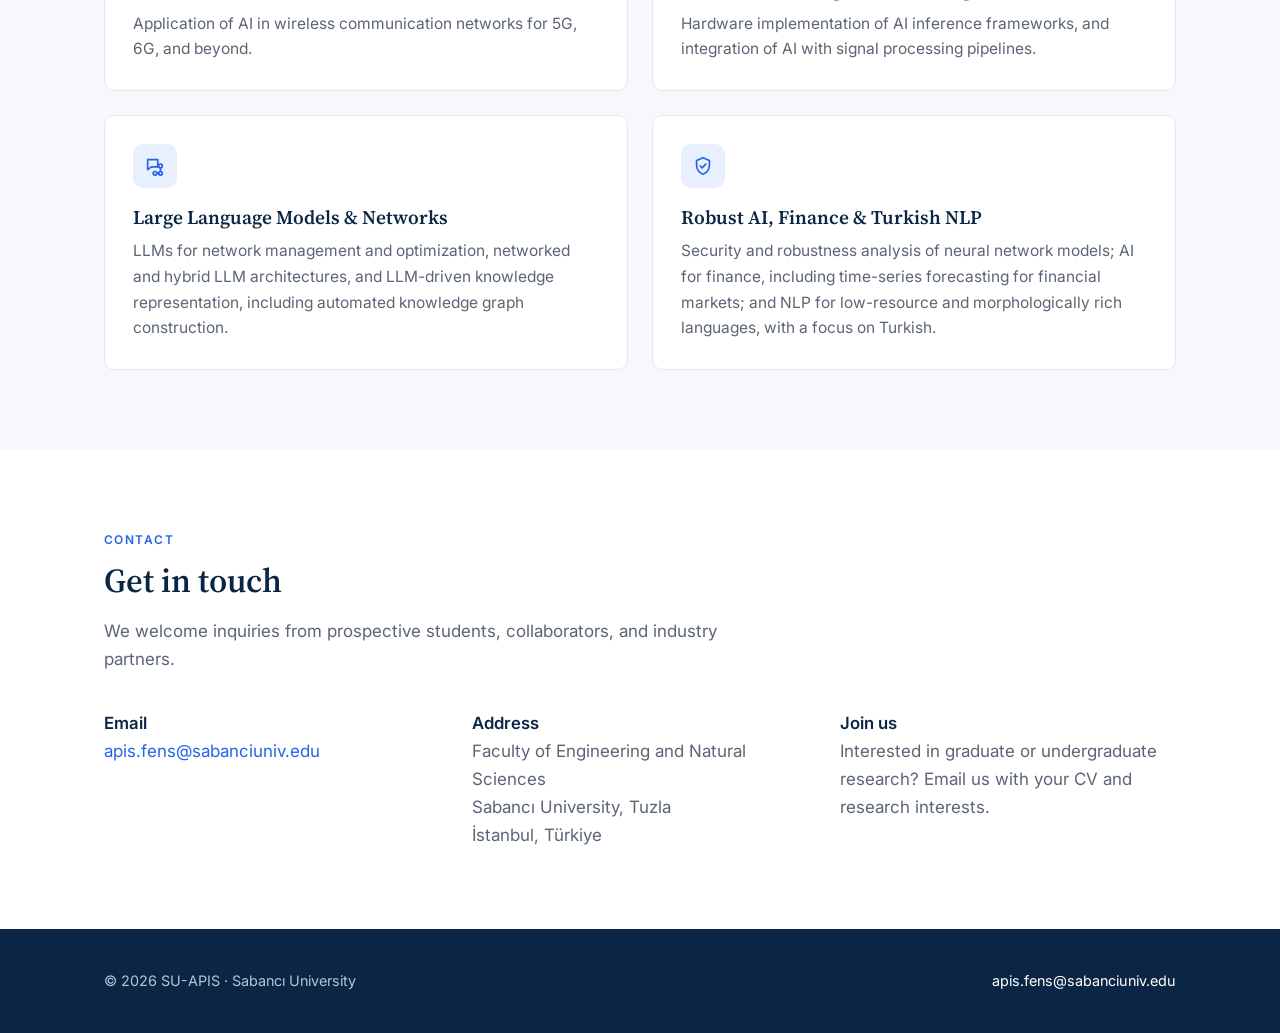
==== commit b4b72f34: "New cover: University Center photo blending into game-style pixel art Co-Authored-By: Claude Opus 5." ====
--- a/index.html
+++ b/index.html
@@ -49,9 +49,9 @@
         <a class="btn btn-ghost" href="people.html">Meet the team</a>
       </div>
       <p class="hero-credit">
-        Cover: pixel-art rendering of
-        <a href="https://commons.wikimedia.org/wiki/File:Yurtlardan_g%C3%B6l_manzaras%C4%B1.jpg">a photo</a>
-        by Retropandy, <a href="https://creativecommons.org/licenses/by-sa/4.0/">CC BY-SA 4.0</a>
+        Cover: adapted (partly pixel-art) from
+        <a href="https://commons.wikimedia.org/wiki/File:Sabanc%C4%B1_%C3%9Cniversitesi_Giri%C5%9F.jpg">a photo</a>
+        by Kadı, <a href="https://creativecommons.org/licenses/by-sa/4.0/">CC BY-SA 4.0</a>
       </p>
     </section>
 
--- a/assets/css/style.css
+++ b/assets/css/style.css
@@ -140,13 +140,12 @@
 .hero-cover {
   position: relative;
   background:
-    linear-gradient(90deg, rgba(11, 37, 69, 0.94) 0%, rgba(11, 37, 69, 0.78) 45%, rgba(11, 37, 69, 0.25) 100%),
-    url("../img/campus-pixel.png") center 40% / cover no-repeat,
+    linear-gradient(90deg, rgba(11, 37, 69, 0.9) 0%, rgba(11, 37, 69, 0.72) 38%, rgba(11, 37, 69, 0.15) 62%, rgba(11, 37, 69, 0) 100%),
+    url("../img/campus-cover.jpg") center 30% / cover no-repeat,
     var(--navy);
-  image-rendering: pixelated;
   padding: 120px 0 132px;
 }
-.hero-cover .container { image-rendering: auto; }
+.hero-cover h1, .hero-cover .lead { text-shadow: 0 1px 12px rgba(11, 37, 69, 0.5); }
 .hero .motto {
   font-family: var(--serif);
   font-style: italic;
@@ -160,7 +159,10 @@
   bottom: 10px;
   margin: 0;
   font-size: 0.7rem;
-  color: rgba(255, 255, 255, 0.6);
+  color: rgba(255, 255, 255, 0.75);
+  background: rgba(11, 37, 69, 0.7);
+  padding: 2px 8px;
+  border-radius: 4px;
 }
 .hero-credit a { color: rgba(255, 255, 255, 0.8); text-decoration: underline; }
 
